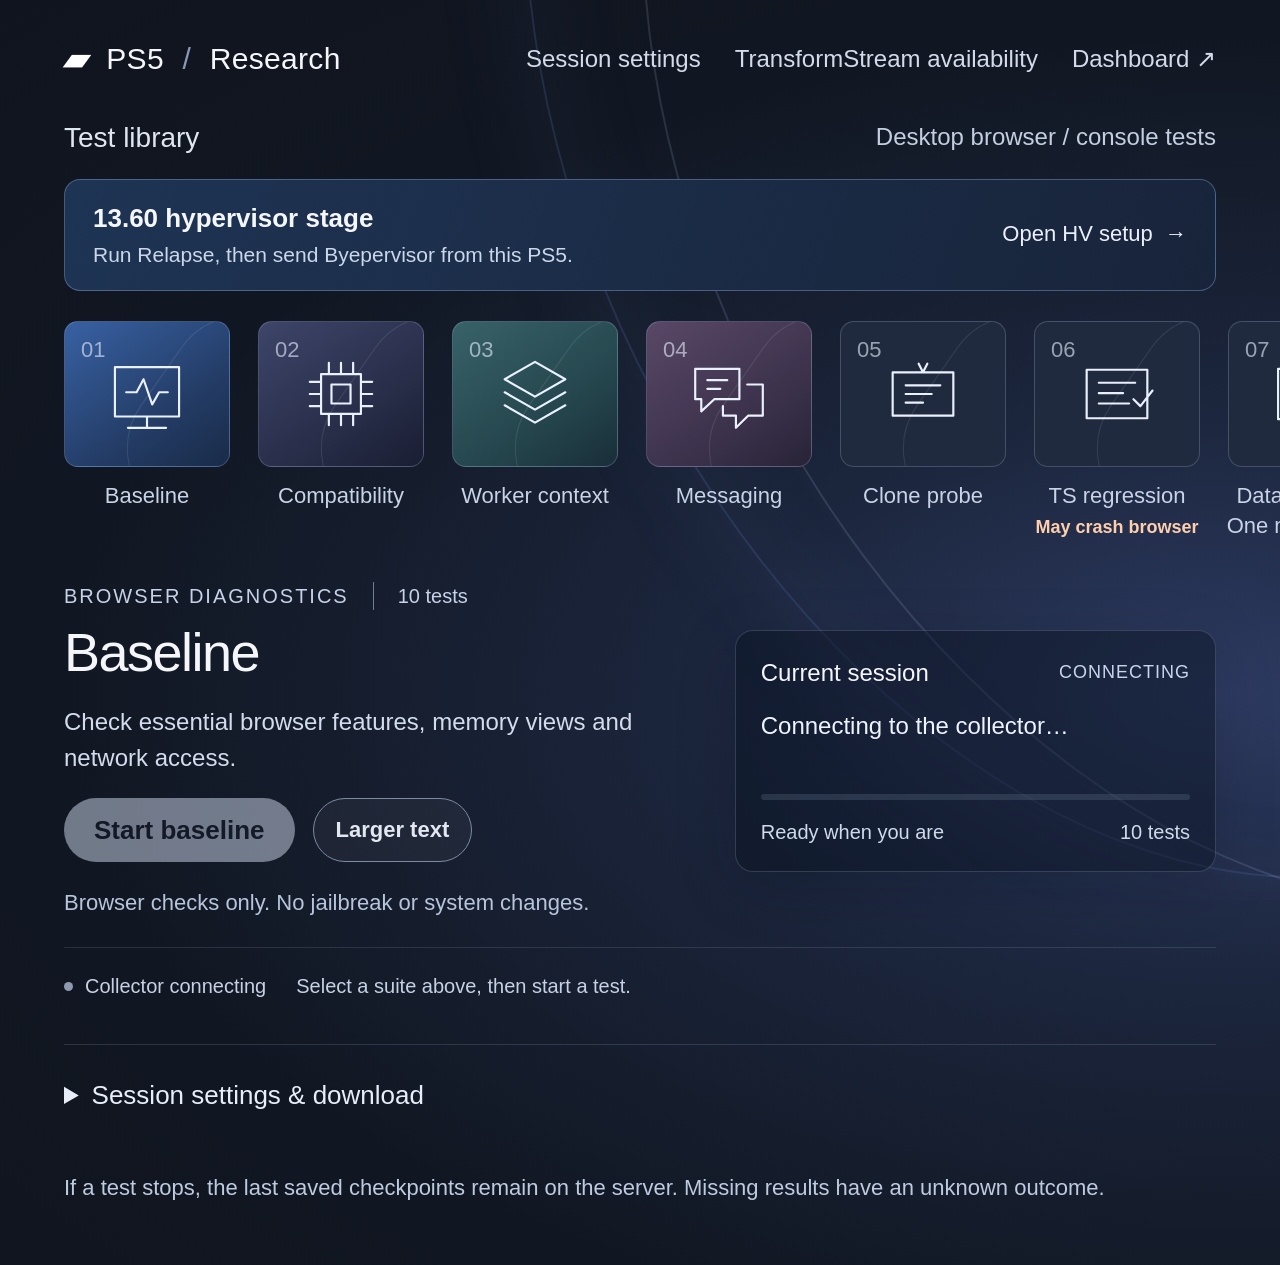
==== site/release/web/index.html @ ddcae29b "Initialize PS5 V13.60 research repository" ====
<!doctype html>
<html lang="en"><head><meta charset="utf-8"><meta name="viewport" content="width=device-width,initial-scale=1"><meta name="theme-color" content="#10141f"><title>PS5 Research — Test library</title><link rel="stylesheet" href="ui.css"><link rel="stylesheet" href="hv-promo.css"></head>
<body class="console-page"><div class="ambient" aria-hidden="true"><div class="light-arc"></div><div class="light-arc secondary"></div></div><main>
<header class="topbar"><div class="identity"><span class="identity-mark" aria-hidden="true">▰</span><span>PS5 <span class="identity-divider">/</span> Research</span></div><nav class="utilities" aria-label="Tools"><a id="details-link" href="#session-details">Session settings</a><a href="transformstream-feature">TransformStream availability</a><a id="dashboard-link" href="dashboard">Dashboard <span aria-hidden="true">↗</span></a></nav></header>
<div class="library-heading"><h1>Test library</h1><p id="device-summary">Checking browser…</p></div>
<a class="hv-promo" href="hv"><span><strong>13.60 hypervisor stage</strong><small>Run Relapse, then send Byepervisor from this PS5.</small></span><span class="hv-promo-arrow">Open HV setup&nbsp; →</span></a>
<nav class="suite-nav" aria-label="Test library">
<a class="suite-card" id="nav-baseline" href="./" aria-label="Baseline, 10 tests"><span class="tile-art baseline-art" aria-hidden="true"><svg viewBox="0 0 120 120"><path d="M23 29h74v57H23zM38 99h44M60 86v13M36 58h12l8-15 10 29 8-14h10"/></svg><span class="tile-number">01</span></span><span class="tile-name">Baseline</span></a>
<a class="suite-card" id="nav-phase2" href="phase2" aria-label="Compatibility, 8 tests"><span class="tile-art compatibility-art" aria-hidden="true"><svg viewBox="0 0 120 120"><path d="M37 37h46v46H37zM49 49h22v22H49zM46 24v13m14-13v13m14-13v13M46 83v13m14-13v13m14-13v13M24 46h13M24 60h13M24 74h13M83 46h13M83 60h13M83 74h13"/></svg><span class="tile-number">02</span></span><span class="tile-name">Compatibility</span></a>
<a class="suite-card" id="nav-context" href="context" aria-label="Worker context, 1 test"><span class="tile-art context-art" aria-hidden="true"><svg viewBox="0 0 120 120"><path d="m60 23 35 20-35 20-35-20zM25 58l35 20 35-20M25 73l35 20 35-20"/></svg><span class="tile-number">03</span></span><span class="tile-name">Worker context</span></a>
<a class="suite-card" id="nav-messaging" href="messaging" aria-label="Messaging, 1 test"><span class="tile-art messaging-art" aria-hidden="true"><svg viewBox="0 0 120 120"><path d="M21 31h51v35H43L28 80V66h-7zM81 49h18v36H82L68 99V85H53V74M35 44h23M35 54h15"/></svg><span class="tile-number">04</span></span><span class="tile-name">Messaging</span></a>
<a class="suite-card" id="nav-ssvprobe" href="ssvprobe" aria-label="Clone probe, 6 tests"><span class="tile-art ssvprobe-art" aria-hidden="true"><svg viewBox="0 0 120 120"><path d="M25 35h70v50H25zM40 50h40M40 60h30M40 70h20M55 25l5 10 5-10"/></svg><span class="tile-number">05</span></span><span class="tile-name">Clone probe</span></a>
<a class="suite-card" id="nav-transformstream-regression" href="transformstream-regression" aria-label="TransformStream regression, one case; may crash the browser"><span class="tile-art transformstream-regression-art" aria-hidden="true"><svg viewBox="0 0 120 120"><path d="M25 32h70v56H25zM39 47h42M39 59h28M39 71h35M79 66l8 8 14-18"/></svg><span class="tile-number">06</span></span><span class="tile-name">TS regression<br><strong style="color:#ffcfad;font-size:18px">May crash browser</strong></span></a>
<a class="suite-card" id="nav-datalist-uaf-probe" href="datalist-uaf-probe" aria-label="Datalist lifetime check, one manual click; may close the browser"><span class="tile-art datalist-art" aria-hidden="true"><svg viewBox="0 0 120 120"><path d="M22 31h76v58H22zM35 46h50M35 59h35M35 72h43M81 72l7 7 13-16"/></svg><span class="tile-number">07</span></span><span class="tile-name">Datalist lifetime<br>One manual click</span></a>
</nav>
<div class="workspace"><section class="selected-suite" aria-labelledby="suite-title"><p class="section-label">BROWSER DIAGNOSTICS <span id="suite-meta">10 tests</span></p><h2 id="suite-title">Baseline — 10 browser tests</h2><p id="suite-description">Check the essentials of your browser.</p><div class="action-row"><button id="start" disabled>Start test</button><button id="larger-text" class="secondary-button" type="button" aria-pressed="false">Larger text</button></div><p class="scope-note">Browser checks only. No jailbreak or system changes.</p></section>
<section class="session-panel" aria-label="Current session"><div class="session-heading"><h2>Current session</h2><span id="session-badge" class="session-badge">CONNECTING</span></div><p id="state" role="status" aria-live="polite">Connecting to the collector…</p><div id="progress" class="progress-track" role="progressbar" aria-label="Tests completed" aria-valuemin="0" aria-valuemax="10" aria-valuenow="0"><div id="progress-fill"></div></div><div class="progress-caption"><span id="progress-text">Ready when you are</span><span id="result-count">10 tests</span></div><p id="session-note" class="session-note" hidden>Results are saved to the server as the test runs.</p><p id="run" class="run-id"></p></section></div>
<div class="screen-footer"><span class="connection-indicator" id="connection-label">Collector connecting</span><span>Select a suite above, then start a test.</span><a id="results-link" href="#results-panel" hidden>View results ↓</a></div>
<section class="results-panel" id="results-panel" hidden aria-labelledby="results-heading"><div class="section-heading"><h2 id="results-heading">Session results</h2><span id="results-storage">Waiting for results</span></div><div id="results"></div><details class="raw-details"><summary>Technical log</summary><pre id="log">Waiting for a manual run.</pre></details></section>
<details class="settings-panel" id="session-details"><summary>Session settings &amp; download</summary><p>Optional labels for this run. Firmware and device identity are reported information, not independently verified.</p><div class="settings-grid"><label>Test device<select id="origin"><option value="desktop_simulation">Desktop browser</option><option value="ps5_hardware_reported">Physical PS5 (operator reported)</option></select></label><label>Firmware<input id="firmware" maxlength="80" placeholder="e.g. 14.10"></label><label>Console model<input id="model" maxlength="80" placeholder="Optional; no serial number"></label></div><button id="save" disabled>Download session JSON</button><p>Console download support may vary. Results also remain available in the dashboard.</p></details>
<footer class="evidence-note">If a test stops, the last saved checkpoints remain on the server. Missing results have an unknown outcome.</footer>
</main><script src="experiment.js"></script><script src="phase2.js"></script><script src="context.js"></script><script src="messaging.js"></script><script src="ssvprobe.js"></script><script src="app.js"></script></body></html>
---- site/release/web/ui.css ----
*{box-sizing:border-box}html{scroll-behavior:auto}body{margin:0;background:#10141f;color:#f5f6fa;font:30px/1.4 Arial,Helvetica,sans-serif}body.console-page{background:radial-gradient(ellipse at 95% 55%,#2e3b62 0,#1b253c 30%,#111722 67%,#10141f 100%);min-height:100vh}.ambient{position:fixed;inset:0;overflow:hidden;pointer-events:none;z-index:-0}.light-arc{position:absolute;width:1100px;height:1600px;right:-400px;top:-680px;border:2px solid #6482c038;border-radius:50%;transform:rotate(-26deg);box-shadow:0 0 110px #7791c513,inset 30px 0 80px #7791c50a}.light-arc.secondary{right:-530px;top:-640px;transform:rotate(-29deg);border-color:#b9c8ed26;box-shadow:none}main{position:relative;max-width:1920px;margin:auto;padding:48px 5% 36px}a{color:inherit;text-decoration:none}button,input,select{font:inherit}button,a,summary,input,select{-webkit-tap-highlight-color:transparent}button,a,summary{transition:background .12s,color .12s,border-color .12s}button:focus,a:focus,summary:focus,input:focus,select:focus{outline:3px solid #fff;outline-offset:5px}button:focus{box-shadow:0 0 0 8px #ffffff17}button{border:0;border-radius:40px;padding:17px 42px;background:#f4f6fb;color:#151b29;cursor:pointer;font-weight:600;min-height:76px}button:hover{background:#dce8ff}button:disabled{background:#a7b0c2;opacity:.65;cursor:default}.secondary-button{background:#ffffff0b;color:#e2e7f1;border:1px solid #7d8ba1;font-size:24px;padding:18px 28px}.secondary-button:hover{background:#ffffff21}.secondary-button[aria-pressed=true]{background:#dce8ff;color:#121a29}h1,h2,p{margin-top:0}.topbar{display:flex;align-items:center;justify-content:space-between;gap:24px;min-height:60px}.identity{display:flex;align-items:center;gap:16px;font-size:30px;letter-spacing:.3px}.identity-mark{font-size:34px;transform:skew(-12deg);color:#fff}.identity-divider{color:#8899b5;margin:0 10px}.utilities{display:flex;gap:34px;align-items:center}.utilities a{font-size:24px;color:#d3dbea;padding:10px 0}.utilities a:hover{color:white}.library-heading{display:flex;align-items:center;justify-content:space-between;gap:20px;margin:42px 0 26px}h1{font-size:28px;font-weight:400;margin:0;color:#e0e6f1}.library-heading p{font-size:24px;color:#c3cee0;margin:0}.suite-nav{display:flex;gap:28px;align-items:flex-start}.suite-card{width:200px;flex:0 0 200px;padding:0;border-radius:16px;outline-offset:7px!important}.tile-art{position:relative;display:flex;align-items:center;justify-content:center;width:100%;height:180px;border:1px solid #a4b5d545;border-radius:14px;overflow:hidden;background:#202a3e}.tile-art:before{content:'';position:absolute;width:150px;height:220px;transform:rotate(35deg);right:-70px;bottom:-65px;border:1px solid #ffffff1a;border-radius:90px}.tile-art svg{width:104px;height:104px;fill:none;stroke:#e9f0ff;stroke-width:2.5;stroke-linejoin:round;stroke-linecap:round}.baseline-art{background:linear-gradient(145deg,#3861a3,#233b64 65%,#192b48)}.compatibility-art{background:linear-gradient(145deg,#3d4569,#272c47 65%,#191e33)}.context-art{background:linear-gradient(145deg,#386268,#24444c 65%,#192e39)}.messaging-art{background:linear-gradient(145deg,#594867,#3b314b 65%,#282337)}.tile-number{position:absolute;top:13px;left:16px;font-size:22px;color:#e6efff9c}.tile-name{display:block;font-size:24px;text-align:center;margin:14px -14px 0;color:#c9d3e6}.suite-card[aria-current=page] .tile-art{border:3px solid #fff;box-shadow:0 0 0 5px #ffffff0d,0 10px 25px #00000026}.suite-card[aria-current=page] .tile-name{color:#fff}.suite-card:hover .tile-art{border-color:#fff}.suite-card:focus{outline:0}.suite-card:focus .tile-art{outline:3px solid #fff;outline-offset:6px;box-shadow:0 0 0 10px #c7d9ff20}.workspace{display:grid;grid-template-columns:1.25fr 1fr;gap:9%;align-items:center;margin:64px 0 40px}.section-label{display:flex;align-items:center;gap:24px;font-size:22px;letter-spacing:2px;color:#c5d2e8;margin-bottom:14px}.section-label span{border-left:1px solid #6e7e96;padding-left:24px;letter-spacing:0;color:#c5d2e8}h2{font-weight:400}.selected-suite h2{font-size:68px;line-height:1.07;letter-spacing:-1.5px;margin-bottom:22px}.selected-suite>p:not(.section-label){max-width:780px;color:#d3dced;font-size:28px;margin-bottom:30px;line-height:1.5}.action-row{display:flex;gap:18px;flex-wrap:wrap}.selected-suite .scope-note{font-size:22px!important;color:#b6c5dc!important;margin:24px 0 0!important}.session-panel{border:1px solid #d7e3ff2b;background:#0a122078;border-radius:18px;padding:32px;box-shadow:0 16px 60px #070d182e}.session-heading{display:flex;align-items:center;justify-content:space-between;gap:18px;margin-bottom:26px}.session-heading h2{font-size:28px;margin:0}.session-badge{font-size:20px;color:#c9d5ed;letter-spacing:1px;white-space:nowrap}.session-panel>p#state{font-size:26px;line-height:1.5;min-height:78px;margin-bottom:22px;color:#edf3ff}.progress-track{height:6px;background:#5e70884d;border-radius:8px;overflow:hidden}.progress-track>div{height:100%;width:0;background:#d4e3ff;transition:width .2s}.progress-caption{display:flex;justify-content:space-between;gap:20px;font-size:22px;color:#d0daed;margin-top:18px}.session-note{font-size:22px;color:#bdcbe2;line-height:1.5;margin:25px 0 0}.run-id{font:20px/1.45 monospace;color:#bdcbe2;overflow-wrap:anywhere;margin:18px 0 0}.run-id:empty{display:none}.screen-footer{display:flex;align-items:center;gap:30px;border-top:1px solid #bccae125;padding:24px 0 0;font-size:22px;color:#c6d1e4}.screen-footer>a{margin-left:auto;padding:6px;border-bottom:1px solid #b3c5e4}.connection-indicator{display:flex;align-items:center;gap:12px}.connection-indicator:before{content:'';width:9px;height:9px;background:#8d9ab0;border-radius:50%;flex:none}.connection-indicator.connected:before{background:#b3e2d2}.connection-indicator.disconnected:before{background:#f0b5a6}.results-panel,.settings-panel{border-top:1px solid #b8cbe32b;padding:34px 0;margin-top:52px}.section-heading{display:flex;justify-content:space-between;align-items:center;gap:20px;margin-bottom:24px}.section-heading h2{font-size:36px;margin:0}.section-heading>span{font-size:24px;color:#c9d5e9}.result-row{display:flex;align-items:center;gap:24px;padding:22px 26px;border-bottom:1px solid #b8cbe321;background:#0b142450}.result-row:first-child{border-radius:12px 12px 0 0}.result-name{font-size:28px;flex:1}.result-name small{display:block;font-size:22px;color:#c0cfe5;margin-top:5px}.result-badge{font-size:22px;min-width:140px;text-align:center;border-radius:30px;padding:8px 16px;background:#a8ddcb18;color:#bee8d9}.result-badge.FAIL,.result-badge.TIMEOUT{background:#eeac9320;color:#ffd0bc}.result-badge.UNSUPPORTED,.result-badge.SKIPPED{background:#eccea019;color:#f5dfb6}.raw-details{margin-top:24px}summary{cursor:pointer;font-size:26px;padding:16px 0;color:#e8eef9}pre{white-space:pre-wrap;word-break:break-word;font:22px/1.6 monospace;color:#c5d4ed;max-height:500px;overflow:auto;padding:24px;background:#0b142480;border-radius:12px}.settings-panel{margin-top:44px;padding:16px 0}.settings-panel>p,.evidence-note{font-size:22px;color:#bdcbe1;line-height:1.6}.settings-grid{display:grid;grid-template-columns:repeat(3,1fr);gap:24px;margin:28px 0}label{display:block;font-size:24px;color:#e0e8f6}input,select{display:block;width:100%;min-height:68px;border:1px solid #91a6c066;border-radius:10px;background:#111c2d;color:#fff;padding:16px;margin-top:12px;font-size:24px}.settings-panel button{font-size:24px;margin:8px 0 24px}.evidence-note{padding:24px 0;max-width:1200px}.run{border-left:4px solid #b6e7d7;background:#17253b;padding:24px;margin:20px 0}.FAIL,.TIMEOUT{color:#ffd0bc}.PASS{color:#bee8d9}.muted{color:#bdcbe1}body:not(.console-page) section{background:#17253b;padding:30px;margin:30px 0;border-radius:14px}[hidden]{display:none!important}
body.large-text .selected-suite>p:not(.section-label),body.large-text .session-panel>p#state{font-size:34px}body.large-text .tile-name,body.large-text .progress-caption,body.large-text .session-note,body.large-text .screen-footer,body.large-text .scope-note,body.large-text .utilities a{font-size:28px!important}body.large-text .workspace{gap:5%}
@media(min-width:2200px){body{font-size:40px}main{max-width:2560px;padding-top:64px}.identity{font-size:42px}.utilities a,.library-heading p,.tile-name{font-size:34px}.library-heading{margin:60px 0 40px}h1{font-size:40px}.suite-card{width:270px;flex-basis:270px}.suite-nav{gap:40px}.tile-art{height:250px}.tile-art svg{width:145px;height:145px}.tile-number{font-size:30px}.workspace{margin-top:90px}.selected-suite h2{font-size:92px}.selected-suite>p:not(.section-label){font-size:40px}.section-label,.selected-suite .scope-note,.session-note,.screen-footer,.progress-caption{font-size:32px!important}button{font-size:40px;padding:24px 52px;min-height:100px}.secondary-button{font-size:34px}.session-heading h2{font-size:40px}.session-badge{font-size:30px}.session-panel>p#state{font-size:36px;min-height:108px}.session-panel{padding:44px}}
@media(max-width:1500px){main{padding-top:32px}.library-heading{margin:32px 0 22px}.suite-card{width:166px;flex-basis:166px}.tile-art{height:146px}.tile-name{font-size:22px}.workspace{margin:40px 0 28px;gap:6%}.selected-suite h2{font-size:54px}.selected-suite>p:not(.section-label){font-size:24px;margin-bottom:22px}.session-panel{padding:25px}.session-panel>p#state{font-size:24px;min-height:64px}.session-heading h2{font-size:24px}.session-badge{font-size:18px}.section-label,.scope-note,.session-note,.progress-caption,.screen-footer{font-size:20px!important}button{font-size:26px;padding:14px 30px;min-height:64px}.secondary-button{font-size:22px;padding:14px 22px}.session-heading{margin-bottom:18px}.session-note{margin-top:18px}.topbar{min-height:48px}}
@media(max-width:1100px){body{font-size:22px}main{padding:27px 5% 24px}.topbar{min-height:30px}.identity{font-size:22px;gap:10px}.identity-mark{font-size:24px}.utilities{gap:22px}.utilities a{font-size:18px;padding:6px 0}.library-heading{margin:22px 0 16px}h1{font-size:20px}.library-heading p{font-size:17px}.suite-nav{gap:20px}.suite-card{width:126px;flex-basis:126px}.tile-art{height:104px}.tile-art svg{width:67px;height:67px}.tile-number{font-size:16px;top:8px;left:12px}.tile-name{font-size:18px;margin-top:10px}.workspace{margin:30px 0 20px;grid-template-columns:1.15fr 1fr;gap:5%}.selected-suite h2{font-size:38px;letter-spacing:-.6px;margin-bottom:15px}.selected-suite>p:not(.section-label){font-size:20px;line-height:1.4;margin-bottom:20px}.section-label{font-size:15px!important;letter-spacing:1px;gap:16px;margin-bottom:10px}.section-label span{padding-left:16px}.action-row{gap:12px}button{font-size:20px;min-height:48px;padding:11px 25px}.secondary-button{font-size:17px;padding:11px 18px}.selected-suite .scope-note{font-size:16px!important;margin-top:16px!important}.session-panel{padding:21px;border-radius:13px}.session-heading{margin-bottom:15px}.session-heading h2{font-size:20px}.session-badge{font-size:14px}.session-panel>p#state{font-size:18px;min-height:50px;margin-bottom:15px}.progress-caption{font-size:16px!important;margin-top:12px;gap:12px}.session-note{font-size:16px!important;margin-top:16px}.run-id{font-size:14px}.screen-footer{font-size:16px!important;gap:20px;padding-top:17px}.results-panel{margin-top:30px}.section-heading h2{font-size:28px}.section-heading>span{font-size:18px}.result-name{font-size:22px}.result-name small{font-size:17px}.result-badge{font-size:17px;min-width:110px}.result-row{padding:16px 20px}.settings-panel{margin-top:25px}summary{font-size:20px}.settings-panel>p,.evidence-note{font-size:17px}label,input,select{font-size:18px}input,select{min-height:54px;padding:12px}.settings-panel button{font-size:19px}pre{font-size:16px}body.large-text .selected-suite>p:not(.section-label),body.large-text .session-panel>p#state{font-size:24px}body.large-text .tile-name,body.large-text .progress-caption,body.large-text .session-note,body.large-text .screen-footer,body.large-text .scope-note,body.large-text .utilities a{font-size:20px!important}}
@media(max-width:700px){.identity-divider{margin:0 4px}.utilities{gap:15px}.utilities a{font-size:14px}.library-heading{display:block}.library-heading p{margin-top:8px}.suite-nav{display:grid;grid-template-columns:repeat(4,1fr);gap:12px}.suite-card{width:auto;min-width:0}.tile-art{height:auto;aspect-ratio:1}.tile-art svg{width:70%;height:70%}.tile-number{font-size:12px;top:5px;left:7px}.tile-name{font-size:14px;margin-left:-5px;margin-right:-5px}.workspace{grid-template-columns:1fr;gap:25px;margin-top:30px}.selected-suite h2{font-size:40px}.screen-footer{flex-wrap:wrap;gap:12px}.screen-footer>a{margin-left:0}.settings-grid{grid-template-columns:1fr;gap:20px}.result-row{gap:12px;padding:16px 10px}.result-name{font-size:19px}.result-badge{min-width:0;font-size:14px}.section-heading{align-items:flex-start;flex-direction:column}.selected-suite>p:not(.section-label){max-width:none}}
@media(prefers-reduced-motion:reduce){*{transition:none!important}}

@media(min-width:701px) and (max-width:1100px) and (max-height:650px){main{padding-top:24px}.library-heading{margin:16px 0 14px}.tile-art{height:80px}.tile-art svg{width:55px;height:55px}.suite-card{width:115px;flex-basis:115px}.tile-name{margin-top:8px}.workspace{margin:22px 0 18px}.selected-suite h2{font-size:36px}.session-panel{padding:18px}.selected-suite>p:not(.section-label){margin-bottom:15px}.selected-suite .scope-note{margin-top:12px!important}.screen-footer{padding-top:14px}}
@media(min-width:1101px) and (max-width:2199px) and (max-height:800px){main{padding-top:28px}.library-heading{margin:22px 0 18px}.suite-card{width:148px;flex-basis:148px}.tile-art{height:110px}.tile-art svg{width:77px;height:77px}.tile-name{margin-top:10px}.workspace{margin:30px 0 24px}.selected-suite h2{font-size:46px}.selected-suite>p:not(.section-label){font-size:22px}.session-panel>p#state{font-size:22px;min-height:54px}.session-panel{padding:23px}.screen-footer{padding-top:18px}}
.result-badge.UNEXPECTED_RESULT,.result-badge.EXCEPTION{background:#eeac9320;color:#ffd0bc}.UNEXPECTED_RESULT,.EXCEPTION{color:#ffd0bc}
---- site/release/web/hv-promo.css ----
.hv-promo{display:flex;align-items:center;justify-content:space-between;gap:24px;min-height:96px;margin:0 0 30px;padding:20px 28px;border:1px solid #a6c7fc55;border-radius:16px;background:linear-gradient(110deg,#1e3454,#18243a);color:#f5f6fa;text-decoration:none}.hv-promo:hover{border-color:#cbdcff;background:linear-gradient(110deg,#28456f,#202f4a)}.hv-promo:focus{outline:3px solid #fff;outline-offset:5px}.hv-promo strong,.hv-promo small{display:block}.hv-promo strong{font-size:26px;font-weight:600}.hv-promo small{margin-top:4px;color:#cbd7ea;font-size:21px}.hv-promo-arrow{flex:none;color:#eaf0ff;font-size:22px}@media(max-width:700px){.hv-promo{align-items:flex-start;flex-direction:column;gap:8px;margin-bottom:20px;padding:18px;min-height:0}.hv-promo strong{font-size:20px}.hv-promo small,.hv-promo-arrow{font-size:17px}}
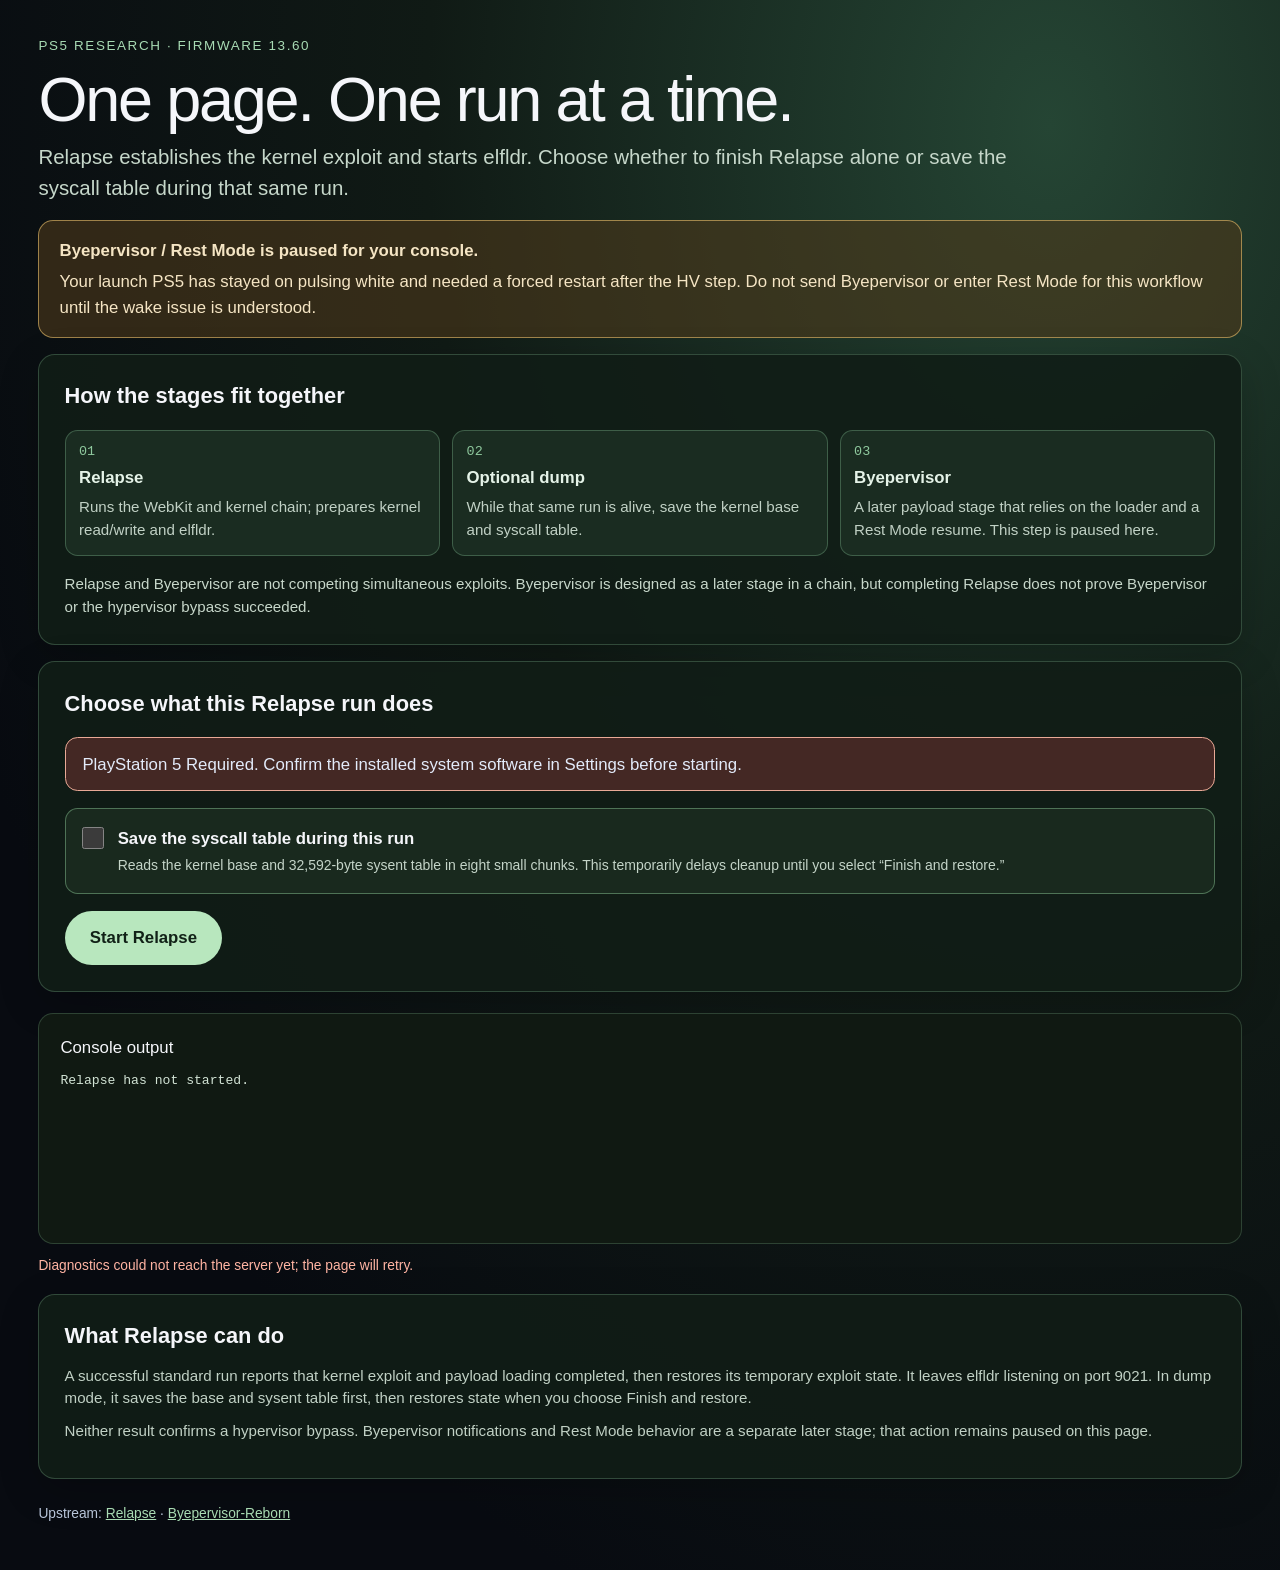
==== commit 40ed778c: "Add hosting release tooling and reconcile V13.60 dumps" ====
--- a/site/release/web/index.html
+++ b/site/release/web/index.html
@@ -1,22 +1,75 @@
 <!doctype html>
-<html lang="en"><head><meta charset="utf-8"><meta name="viewport" content="width=device-width,initial-scale=1"><meta name="theme-color" content="#10141f"><title>PS5 Research — Test library</title><link rel="stylesheet" href="ui.css"><link rel="stylesheet" href="hv-promo.css"></head>
-<body class="console-page"><div class="ambient" aria-hidden="true"><div class="light-arc"></div><div class="light-arc secondary"></div></div><main>
-<header class="topbar"><div class="identity"><span class="identity-mark" aria-hidden="true">▰</span><span>PS5 <span class="identity-divider">/</span> Research</span></div><nav class="utilities" aria-label="Tools"><a id="details-link" href="#session-details">Session settings</a><a href="transformstream-feature">TransformStream availability</a><a id="dashboard-link" href="dashboard">Dashboard <span aria-hidden="true">↗</span></a></nav></header>
-<div class="library-heading"><h1>Test library</h1><p id="device-summary">Checking browser…</p></div>
-<a class="hv-promo" href="hv"><span><strong>13.60 hypervisor stage</strong><small>Run Relapse, then send Byepervisor from this PS5.</small></span><span class="hv-promo-arrow">Open HV setup&nbsp; →</span></a>
-<nav class="suite-nav" aria-label="Test library">
-<a class="suite-card" id="nav-baseline" href="./" aria-label="Baseline, 10 tests"><span class="tile-art baseline-art" aria-hidden="true"><svg viewBox="0 0 120 120"><path d="M23 29h74v57H23zM38 99h44M60 86v13M36 58h12l8-15 10 29 8-14h10"/></svg><span class="tile-number">01</span></span><span class="tile-name">Baseline</span></a>
-<a class="suite-card" id="nav-phase2" href="phase2" aria-label="Compatibility, 8 tests"><span class="tile-art compatibility-art" aria-hidden="true"><svg viewBox="0 0 120 120"><path d="M37 37h46v46H37zM49 49h22v22H49zM46 24v13m14-13v13m14-13v13M46 83v13m14-13v13m14-13v13M24 46h13M24 60h13M24 74h13M83 46h13M83 60h13M83 74h13"/></svg><span class="tile-number">02</span></span><span class="tile-name">Compatibility</span></a>
-<a class="suite-card" id="nav-context" href="context" aria-label="Worker context, 1 test"><span class="tile-art context-art" aria-hidden="true"><svg viewBox="0 0 120 120"><path d="m60 23 35 20-35 20-35-20zM25 58l35 20 35-20M25 73l35 20 35-20"/></svg><span class="tile-number">03</span></span><span class="tile-name">Worker context</span></a>
-<a class="suite-card" id="nav-messaging" href="messaging" aria-label="Messaging, 1 test"><span class="tile-art messaging-art" aria-hidden="true"><svg viewBox="0 0 120 120"><path d="M21 31h51v35H43L28 80V66h-7zM81 49h18v36H82L68 99V85H53V74M35 44h23M35 54h15"/></svg><span class="tile-number">04</span></span><span class="tile-name">Messaging</span></a>
-<a class="suite-card" id="nav-ssvprobe" href="ssvprobe" aria-label="Clone probe, 6 tests"><span class="tile-art ssvprobe-art" aria-hidden="true"><svg viewBox="0 0 120 120"><path d="M25 35h70v50H25zM40 50h40M40 60h30M40 70h20M55 25l5 10 5-10"/></svg><span class="tile-number">05</span></span><span class="tile-name">Clone probe</span></a>
-<a class="suite-card" id="nav-transformstream-regression" href="transformstream-regression" aria-label="TransformStream regression, one case; may crash the browser"><span class="tile-art transformstream-regression-art" aria-hidden="true"><svg viewBox="0 0 120 120"><path d="M25 32h70v56H25zM39 47h42M39 59h28M39 71h35M79 66l8 8 14-18"/></svg><span class="tile-number">06</span></span><span class="tile-name">TS regression<br><strong style="color:#ffcfad;font-size:18px">May crash browser</strong></span></a>
-<a class="suite-card" id="nav-datalist-uaf-probe" href="datalist-uaf-probe" aria-label="Datalist lifetime check, one manual click; may close the browser"><span class="tile-art datalist-art" aria-hidden="true"><svg viewBox="0 0 120 120"><path d="M22 31h76v58H22zM35 46h50M35 59h35M35 72h43M81 72l7 7 13-16"/></svg><span class="tile-number">07</span></span><span class="tile-name">Datalist lifetime<br>One manual click</span></a>
-</nav>
-<div class="workspace"><section class="selected-suite" aria-labelledby="suite-title"><p class="section-label">BROWSER DIAGNOSTICS <span id="suite-meta">10 tests</span></p><h2 id="suite-title">Baseline — 10 browser tests</h2><p id="suite-description">Check the essentials of your browser.</p><div class="action-row"><button id="start" disabled>Start test</button><button id="larger-text" class="secondary-button" type="button" aria-pressed="false">Larger text</button></div><p class="scope-note">Browser checks only. No jailbreak or system changes.</p></section>
-<section class="session-panel" aria-label="Current session"><div class="session-heading"><h2>Current session</h2><span id="session-badge" class="session-badge">CONNECTING</span></div><p id="state" role="status" aria-live="polite">Connecting to the collector…</p><div id="progress" class="progress-track" role="progressbar" aria-label="Tests completed" aria-valuemin="0" aria-valuemax="10" aria-valuenow="0"><div id="progress-fill"></div></div><div class="progress-caption"><span id="progress-text">Ready when you are</span><span id="result-count">10 tests</span></div><p id="session-note" class="session-note" hidden>Results are saved to the server as the test runs.</p><p id="run" class="run-id"></p></section></div>
-<div class="screen-footer"><span class="connection-indicator" id="connection-label">Collector connecting</span><span>Select a suite above, then start a test.</span><a id="results-link" href="#results-panel" hidden>View results ↓</a></div>
-<section class="results-panel" id="results-panel" hidden aria-labelledby="results-heading"><div class="section-heading"><h2 id="results-heading">Session results</h2><span id="results-storage">Waiting for results</span></div><div id="results"></div><details class="raw-details"><summary>Technical log</summary><pre id="log">Waiting for a manual run.</pre></details></section>
-<details class="settings-panel" id="session-details"><summary>Session settings &amp; download</summary><p>Optional labels for this run. Firmware and device identity are reported information, not independently verified.</p><div class="settings-grid"><label>Test device<select id="origin"><option value="desktop_simulation">Desktop browser</option><option value="ps5_hardware_reported">Physical PS5 (operator reported)</option></select></label><label>Firmware<input id="firmware" maxlength="80" placeholder="e.g. 14.10"></label><label>Console model<input id="model" maxlength="80" placeholder="Optional; no serial number"></label></div><button id="save" disabled>Download session JSON</button><p>Console download support may vary. Results also remain available in the dashboard.</p></details>
-<footer class="evidence-note">If a test stops, the last saved checkpoints remain on the server. Missing results have an unknown outcome.</footer>
-</main><script src="experiment.js"></script><script src="phase2.js"></script><script src="context.js"></script><script src="messaging.js"></script><script src="ssvprobe.js"></script><script src="app.js"></script></body></html>
+<html lang="en">
+<head>
+  <meta charset="utf-8">
+  <meta name="viewport" content="width=device-width,initial-scale=1">
+  <meta name="theme-color" content="#102219">
+  <meta name="referrer" content="no-referrer">
+  <title>PS5 13.60 Research — Relapse &amp; Kernel Dumps</title>
+  <link rel="stylesheet" href="relapse/launch.css">
+  <link rel="stylesheet" href="research.css">
+  <script src="relapse/diagnostics.js"></script>
+  <script src="relapse/src/firmware.js"></script>
+  <script src="relapse/launch.js" defer></script>
+</head>
+<body>
+  <main>
+    <p class="eyebrow">PS5 RESEARCH · FIRMWARE 13.60</p>
+    <h1>One page. One run at a time.</h1>
+    <p class="lead">Relapse establishes the kernel exploit and starts elfldr. Choose whether to finish Relapse alone or save the syscall table during that same run.</p>
+
+    <section class="safety" aria-label="Important console safety notice">
+      <strong>Byepervisor / Rest Mode is paused for your console.</strong>
+      <p>Your launch PS5 has stayed on pulsing white and needed a forced restart after the HV step. Do not send Byepervisor or enter Rest Mode for this workflow until the wake issue is understood.</p>
+    </section>
+
+    <section class="flow card" aria-labelledby="flow-title">
+      <h2 id="flow-title">How the stages fit together</h2>
+      <ol class="steps">
+        <li><b>Relapse</b><span>Runs the WebKit and kernel chain; prepares kernel read/write and elfldr.</span></li>
+        <li><b>Optional dump</b><span>While that same run is alive, save the kernel base and syscall table.</span></li>
+        <li><b>Byepervisor</b><span>A later payload stage that relies on the loader and a Rest Mode resume. This step is paused here.</span></li>
+      </ol>
+      <p class="plain-note">Relapse and Byepervisor are not competing simultaneous exploits. Byepervisor is designed as a later stage in a chain, but completing Relapse does not prove Byepervisor or the hypervisor bypass succeeded.</p>
+    </section>
+
+    <section class="card controls" aria-labelledby="run-title">
+      <h2 id="run-title">Choose what this Relapse run does</h2>
+      <div id="firmware-status" class="notice" role="status" aria-live="polite">Checking firmware support…</div>
+      <label class="dump-choice"><input id="dump-mode" type="checkbox"><span><strong>Save the syscall table during this run</strong><small>Reads the kernel base and 32,592-byte sysent table in eight small chunks. This temporarily delays cleanup until you select “Finish and restore.”</small></span></label>
+      <button id="start-relapse">Start Relapse</button>
+      <noscript><p class="notice error">JavaScript must be enabled for Relapse.</p></noscript>
+
+      <section id="dump-controls" class="dump-controls" aria-label="Manual kernel dumps" hidden>
+        <h3>Syscall table dump</h3>
+        <p>Choose the kernel base first, then the syscall table. Keep the page open until the dump is done and cleanup has finished.</p>
+        <div class="dump-buttons">
+          <button id="dump-kernel-base" disabled>Save kernel base</button>
+          <button id="dump-sysent" disabled>Save syscall table</button>
+          <button id="finish-dumps" disabled>Finish and restore</button>
+        </div>
+        <progress id="dump-progress" max="8" value="0" aria-label="Kernel dump progress"></progress>
+        <p id="dump-progress-text" role="status" aria-live="polite">Waiting for Relapse kernel read/write.</p>
+        <div id="dump-results" class="dump-results" aria-live="polite"></div>
+      </section>
+    </section>
+
+    <section class="console-panel" aria-label="Relapse output">
+      <h2>Console output</h2>
+      <pre id="console" aria-live="polite">Relapse has not started.</pre>
+    </section>
+    <p id="diagnostics-status" class="diagnostics-status" role="status" aria-live="polite">Run messages and JavaScript errors are sent to this site’s server for troubleshooting. Memory addresses are removed.</p>
+
+    <section class="card next" aria-labelledby="after-title">
+      <h2 id="after-title">What Relapse can do</h2>
+      <p>A successful standard run reports that kernel exploit and payload loading completed, then restores its temporary exploit state. It leaves elfldr listening on port 9021. In dump mode, it saves the base and sysent table first, then restores state when you choose Finish and restore.</p>
+      <p>Neither result confirms a hypervisor bypass. Byepervisor notifications and Rest Mode behavior are a separate later stage; that action remains paused on this page.</p>
+    </section>
+
+    <footer>Upstream: <a href="https://github.com/ntfargo/Relapse-Exploit">Relapse</a> · <a href="https://github.com/PS5Dev/Byepervisor-Reborn">Byepervisor-Reborn</a></footer>
+  </main>
+  <script src="relapse/src/main.js"></script>
+  <script src="relapse/src/rop.js"></script>
+  <script src="relapse/src/utils/syscalls.js"></script>
+</body>
+</html>
--- a/site/release/web/relapse/launch.css
+++ b/site/release/web/relapse/launch.css
@@ -0,0 +1,34 @@
+:root { color-scheme: dark; background: #080b11; color: #f5f6fa; font: clamp(16px, 1vw + 4px, 21px)/1.5 Arial, Helvetica, sans-serif; }
+* { box-sizing: border-box; }
+body { min-width: 320px; min-height: 100vh; margin: 0; background: radial-gradient(ellipse at 80% 12%, #202c40, #080b11 67%); }
+main { width: min(72rem, calc(100% - clamp(2rem, 6vw, 6rem))); margin: 0 auto; padding: clamp(1.25rem, 4vh, 2.5rem) 0 clamp(1.5rem, 5vh, 3rem); }
+.back { display: inline-block; margin-bottom: 1rem; color: #dce8ff; text-underline-offset: 4px; }
+.eyebrow { margin: 0 0 .5rem; color: #b9cbe7; font-size: .8rem; letter-spacing: .12em; }
+h1 { margin: 0 0 .5rem; font-size: clamp(2.25rem, 5vw, 3.75rem); font-weight: 500; line-height: 1.1; }
+.lead { max-width: 58rem; margin: .5rem 0 1rem; color: #d3dced; font-size: clamp(1.05rem, 1.6vw, 1.35rem); }
+.notice { margin: 1rem 0; padding: .8rem 1rem; border: 1px solid #b7c8e552; border-radius: .75rem; background: #18243a; color: #e3ebfa; }
+.notice.ready { border-color: #a5d6c2; background: #1b3833; }
+.notice.error { border-color: #e9a996; background: #442824; }
+button { min-height: 3.25rem; padding: .7rem 1.5rem; border: 0; border-radius: 999px; background: #edf3ff; color: #121a29; font: 600 1rem Arial, Helvetica, sans-serif; }
+button:disabled { opacity: .55; }
+button:not(:disabled) { cursor: pointer; }
+button:not(:disabled):hover { background: #d6e4ff; }
+button:focus, a:focus { outline: 3px solid #fff; outline-offset: 4px; }
+.dump-controls { margin: 1rem 0; padding: 1rem; border: 1px solid #bfcfe355; border-radius: .9rem; background: #101720; }
+.dump-controls h2 { margin: 0 0 .5rem; font-size: 1.1rem; }
+.dump-controls p { margin: .5rem 0; color: #d3dced; }
+.dump-buttons { display: flex; flex-wrap: wrap; gap: .6rem; margin: .75rem 0; }
+.dump-buttons button { border-radius: .6rem; }
+#dump-progress { display: block; width: 100%; height: 1rem; margin: .75rem 0; accent-color: #a5d6c2; }
+#dump-progress-text { min-height: 1.5em; font: .9rem/1.5 ui-monospace, Consolas, monospace; }
+.console-panel { margin: 1.25rem 0 .75rem; padding: clamp(.8rem, 2vw, 1.25rem); border: 1px solid #bfcfe333; border-radius: .9rem; background: #101720; }
+.console-panel h2 { margin: 0 0 .65rem; font-size: 1rem; font-weight: 500; }
+pre { min-height: 9rem; max-height: min(42vh, 25rem); overflow: auto; margin: 0; white-space: pre-wrap; overflow-wrap: anywhere; color: #cfdbed; font: clamp(.78rem, .9vw, .92rem)/1.5 ui-monospace, Consolas, monospace; }
+.diagnostics-status, .note, footer { font-size: .82rem; }
+.diagnostics-status { margin: .5rem 0; color: #a5d6c2; }
+.diagnostics-status.error { color: #ffb4a3; }
+.note { color: #c5d2e5; }
+footer { margin-top: 1.5rem; color: #b8c5d9; }
+footer a { color: #dce8ff; }
+@media (max-width: 700px) { main { width: calc(100% - 2rem); padding-top: 1rem; } button { width: 100%; min-height: 3.25rem; } pre { max-height: 44vh; font-size: .78rem; } }
+@media (max-height: 650px) { main { padding-top: .75rem; } .back { margin-bottom: .5rem; } .console-panel { margin-top: .75rem; } pre { min-height: 6rem; max-height: 34vh; } }
--- a/site/release/web/research.css
+++ b/site/release/web/research.css
@@ -0,0 +1,34 @@
+body { background: radial-gradient(ellipse at 82% 8%, #254534, #101a15 42%, #080b11 78%); }
+.eyebrow { color: #a8dbb4; }
+h1 { letter-spacing: -.035em; }
+.lead { color: #c6d7ca; }
+.safety { margin: 1rem 0; padding: 1rem 1.2rem; border: 1px solid #e5bd6a9c; border-radius: .9rem; background: #4d391c99; color: #f5e5c4; }
+.safety p { margin: .35rem 0 0; }
+.card { margin: 1rem 0; padding: clamp(1rem, 2.4vw, 1.5rem); border: 1px solid #8bc79b45; border-radius: 1rem; background: #111d17e8; box-shadow: 0 12px 40px #0003; }
+.card h2 { margin: 0 0 .7rem; font-size: 1.3rem; }
+.card p { margin: .6rem 0; color: #c7d7ca; }
+.steps { display: grid; grid-template-columns: repeat(3, 1fr); gap: .7rem; margin: 1rem 0; padding: 0; list-style: none; counter-reset: stage; }
+.steps li { display: flex; flex-direction: column; gap: .35rem; padding: .8rem; border: 1px solid #88c89c52; border-radius: .75rem; background: #1a2c21; counter-increment: stage; }
+.steps li::before { content: "0" counter(stage); color: #8fc99e; font: .8rem ui-monospace, Consolas, monospace; }
+.steps b { color: #e5f3e8; }
+.steps span, .plain-note, .next p { color: #c1d1c5; font-size: .9rem; }
+.plain-note { margin-bottom: 0 !important; }
+.safety + .flow { margin-top: 1rem; }
+.notice { border-color: #8ac69a70; background: #1a2e21; }
+.notice.ready { border-color: #9fd6a9; background: #203a27; }
+.notice.error { border-color: #e9a996; background: #442824; }
+.dump-choice { display: flex; align-items: flex-start; gap: .8rem; margin: 1rem 0; padding: 1rem; border: 1px solid #83bd8d80; border-radius: .75rem; background: #19291e; cursor: pointer; }
+.dump-choice input { width: 1.3rem; height: 1.3rem; margin: .1rem 0 0; accent-color: #92d59d; flex: none; }
+.dump-choice span { display: grid; gap: .25rem; }
+.dump-choice small { color: #c4d4c8; }
+#start-relapse { background: #b8e7be; color: #112117; }
+#start-relapse:not(:disabled):hover { background: #d0f0d4; }
+.dump-controls { border-color: #80ba8e70; background: #142118; }
+.dump-controls h3 { margin: 0; }
+.dump-buttons button { background: #d5ead8; color: #142018; }
+#dump-progress { accent-color: #94d69d; }
+.console-panel { border-color: #85bc9440; background: #101912; }
+pre { color: #d2e3d5; }
+.diagnostics-status { color: #a7dcb2; }
+footer a { color: #a9dbb3; }
+@media (max-width: 700px) { .steps { grid-template-columns: 1fr; } }
